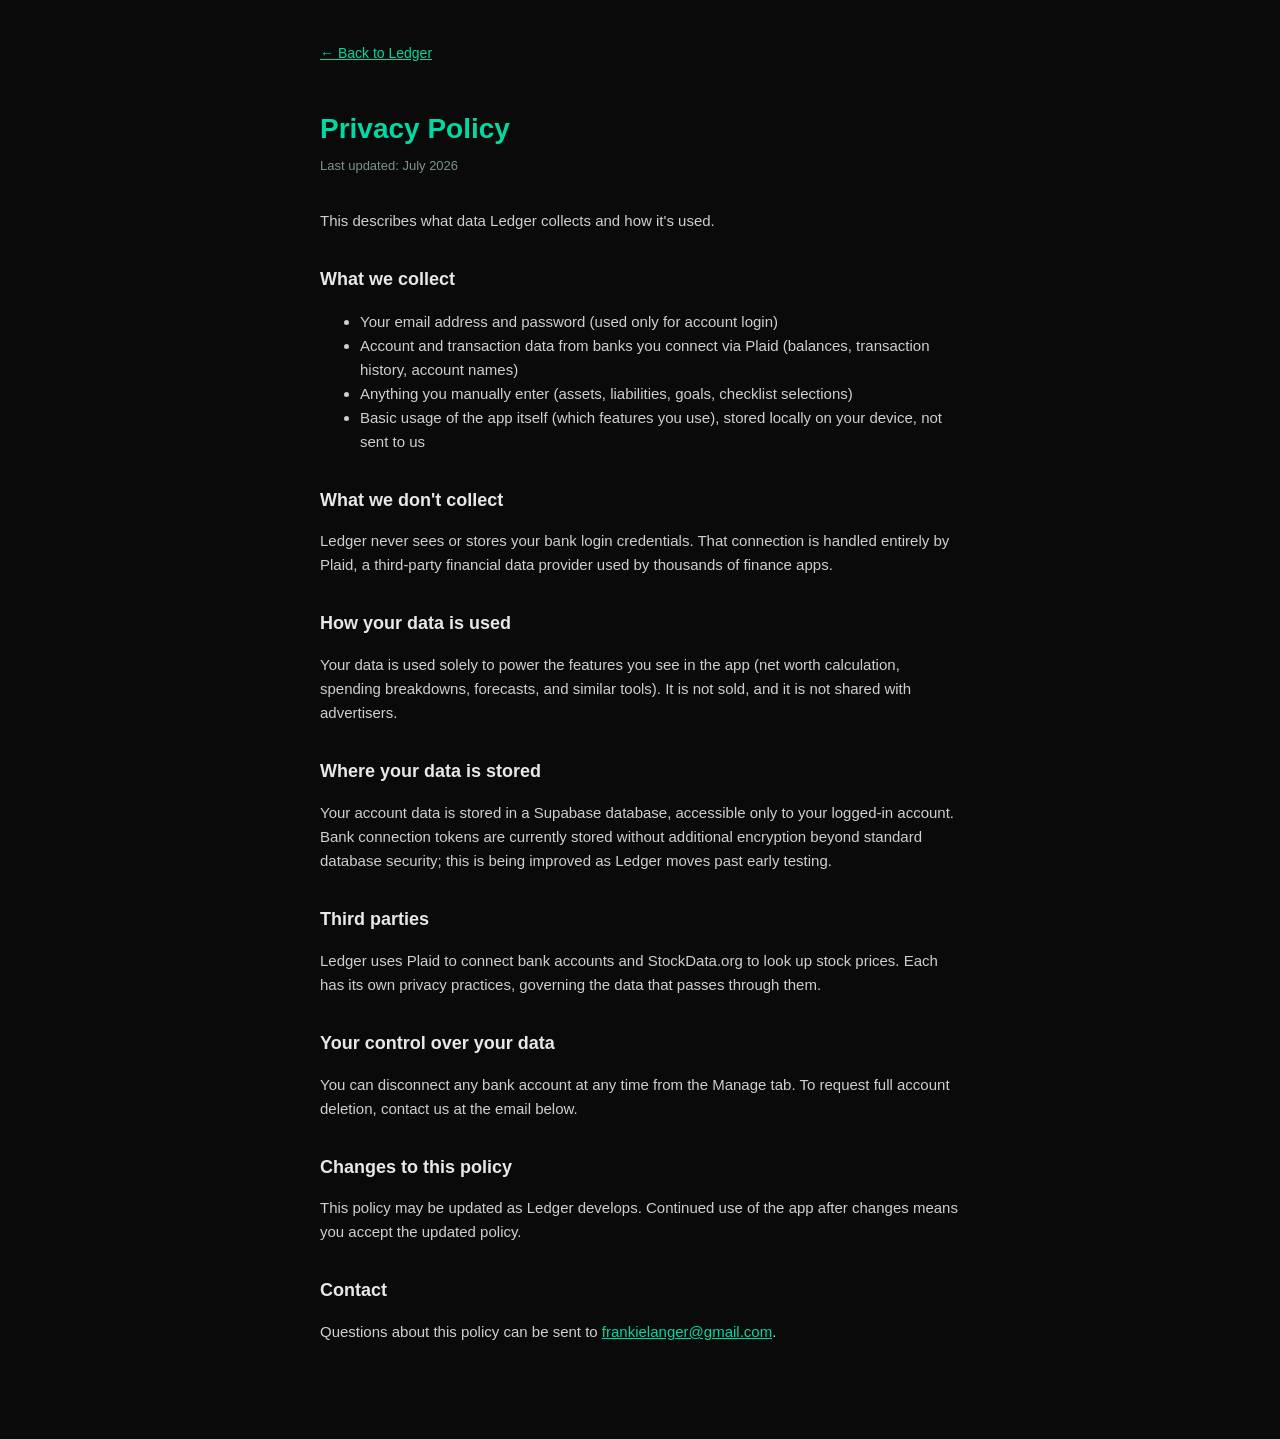
==== privacy.html @ 770a7685 "Add files via upload" ====
<!DOCTYPE html>
<html lang="en">
<head>
<meta charset="UTF-8" />
<meta name="viewport" content="width=device-width, initial-scale=1.0" />
<title>Privacy Policy - Ledger</title>
<style>
  body {
    background: #0a0a0a;
    color: #e8e8e8;
    font-family: -apple-system, BlinkMacSystemFont, "Manrope", sans-serif;
    max-width: 640px;
    margin: 0 auto;
    padding: 40px 20px 80px;
    line-height: 1.6;
  }
  h1 {
    color: #00D9A3;
    font-size: 28px;
    margin-bottom: 4px;
  }
  .updated {
    color: #7C948A;
    font-size: 13px;
    margin-bottom: 32px;
  }
  h2 {
    font-size: 18px;
    margin-top: 32px;
    margin-bottom: 8px;
  }
  p, li {
    font-size: 15px;
    color: #cfcfcf;
  }
  a {
    color: #00D9A3;
  }
  .back-link {
    display: inline-block;
    margin-bottom: 24px;
    font-size: 14px;
  }
</style>
</head>
<body>

<a class="back-link" href="/ledger-app/">&larr; Back to Ledger</a>

<h1>Privacy Policy</h1>
<div class="updated">Last updated: July 2026</div>

<p>This describes what data Ledger collects and how it's used.</p>

<h2>What we collect</h2>
<ul>
  <li>Your email address and password (used only for account login)</li>
  <li>Account and transaction data from banks you connect via Plaid (balances, transaction history, account names)</li>
  <li>Anything you manually enter (assets, liabilities, goals, checklist selections)</li>
  <li>Basic usage of the app itself (which features you use), stored locally on your device, not sent to us</li>
</ul>

<h2>What we don't collect</h2>
<p>Ledger never sees or stores your bank login credentials. That connection is handled entirely by Plaid, a third-party financial data provider used by thousands of finance apps.</p>

<h2>How your data is used</h2>
<p>Your data is used solely to power the features you see in the app (net worth calculation, spending breakdowns, forecasts, and similar tools). It is not sold, and it is not shared with advertisers.</p>

<h2>Where your data is stored</h2>
<p>Your account data is stored in a Supabase database, accessible only to your logged-in account. Bank connection tokens are currently stored without additional encryption beyond standard database security; this is being improved as Ledger moves past early testing.</p>

<h2>Third parties</h2>
<p>Ledger uses Plaid to connect bank accounts and StockData.org to look up stock prices. Each has its own privacy practices, governing the data that passes through them.</p>

<h2>Your control over your data</h2>
<p>You can disconnect any bank account at any time from the Manage tab. To request full account deletion, contact us at the email below.</p>

<h2>Changes to this policy</h2>
<p>This policy may be updated as Ledger develops. Continued use of the app after changes means you accept the updated policy.</p>

<h2>Contact</h2>
<p>Questions about this policy can be sent to <a href="mailto:frankielanger@gmail.com">frankielanger@gmail.com</a>.</p>

</body>
</html>
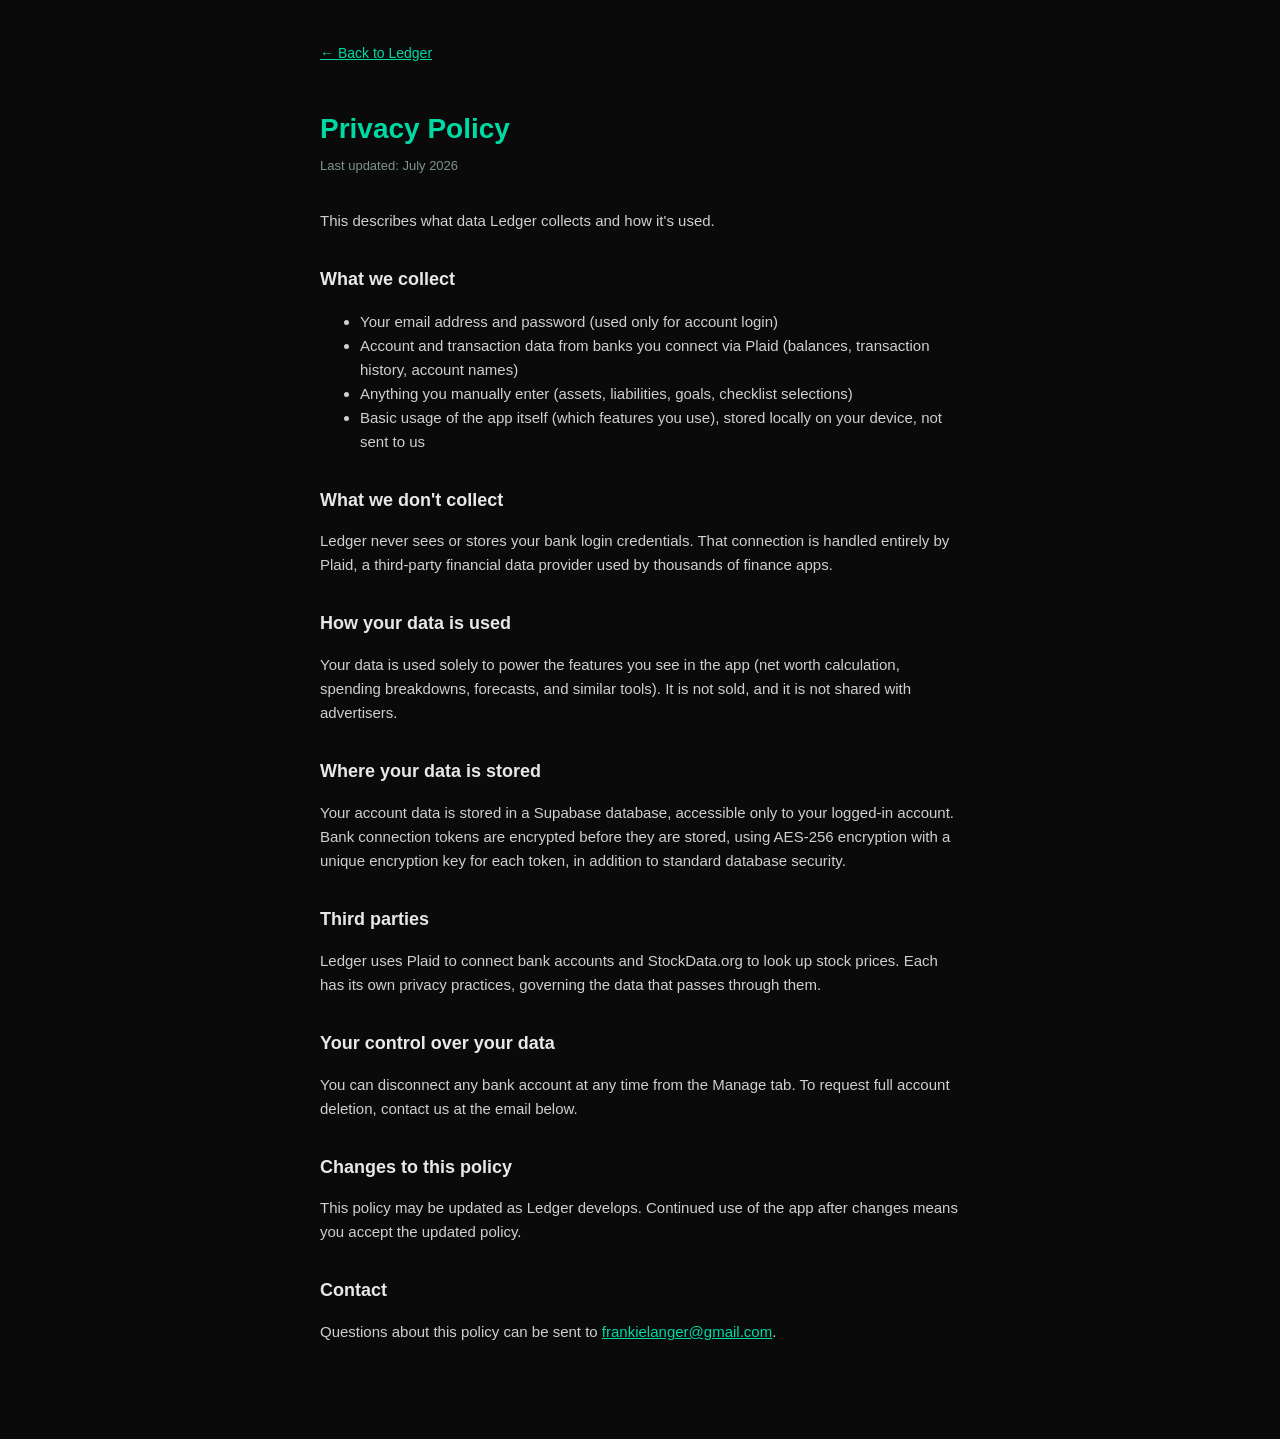
==== commit 84e84c18: "Fix privacy.html: correct stale copy about bank token encryption Tokens are encrypted with AES-256-G" ====
--- a/privacy.html
+++ b/privacy.html
@@ -67,7 +67,7 @@
 <p>Your data is used solely to power the features you see in the app (net worth calculation, spending breakdowns, forecasts, and similar tools). It is not sold, and it is not shared with advertisers.</p>
 
 <h2>Where your data is stored</h2>
-<p>Your account data is stored in a Supabase database, accessible only to your logged-in account. Bank connection tokens are currently stored without additional encryption beyond standard database security; this is being improved as Ledger moves past early testing.</p>
+<p>Your account data is stored in a Supabase database, accessible only to your logged-in account. Bank connection tokens are encrypted before they are stored, using AES-256 encryption with a unique encryption key for each token, in addition to standard database security.</p>
 
 <h2>Third parties</h2>
 <p>Ledger uses Plaid to connect bank accounts and StockData.org to look up stock prices. Each has its own privacy practices, governing the data that passes through them.</p>
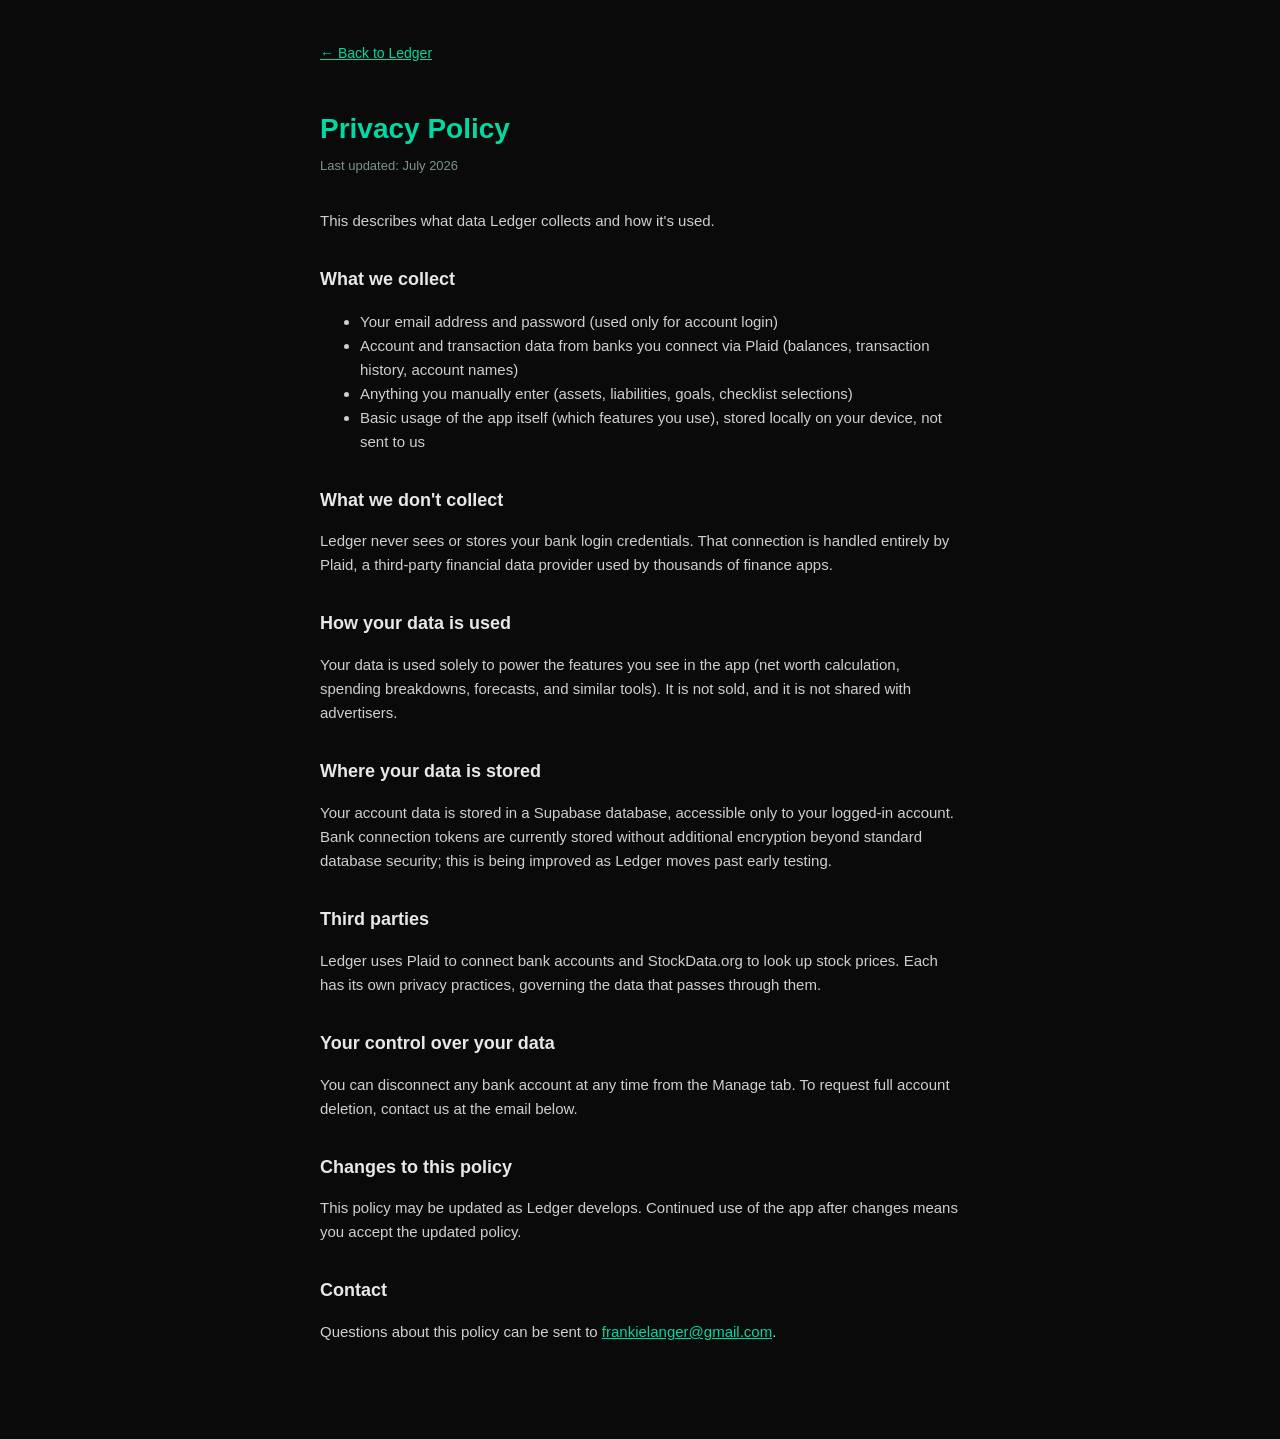
==== commit 90116822: "Add files via upload" ====
--- a/privacy.html
+++ b/privacy.html
@@ -67,7 +67,7 @@
 <p>Your data is used solely to power the features you see in the app (net worth calculation, spending breakdowns, forecasts, and similar tools). It is not sold, and it is not shared with advertisers.</p>
 
 <h2>Where your data is stored</h2>
-<p>Your account data is stored in a Supabase database, accessible only to your logged-in account. Bank connection tokens are encrypted before they are stored, using AES-256 encryption with a unique encryption key for each token, in addition to standard database security.</p>
+<p>Your account data is stored in a Supabase database, accessible only to your logged-in account. Bank connection tokens are currently stored without additional encryption beyond standard database security; this is being improved as Ledger moves past early testing.</p>
 
 <h2>Third parties</h2>
 <p>Ledger uses Plaid to connect bank accounts and StockData.org to look up stock prices. Each has its own privacy practices, governing the data that passes through them.</p>
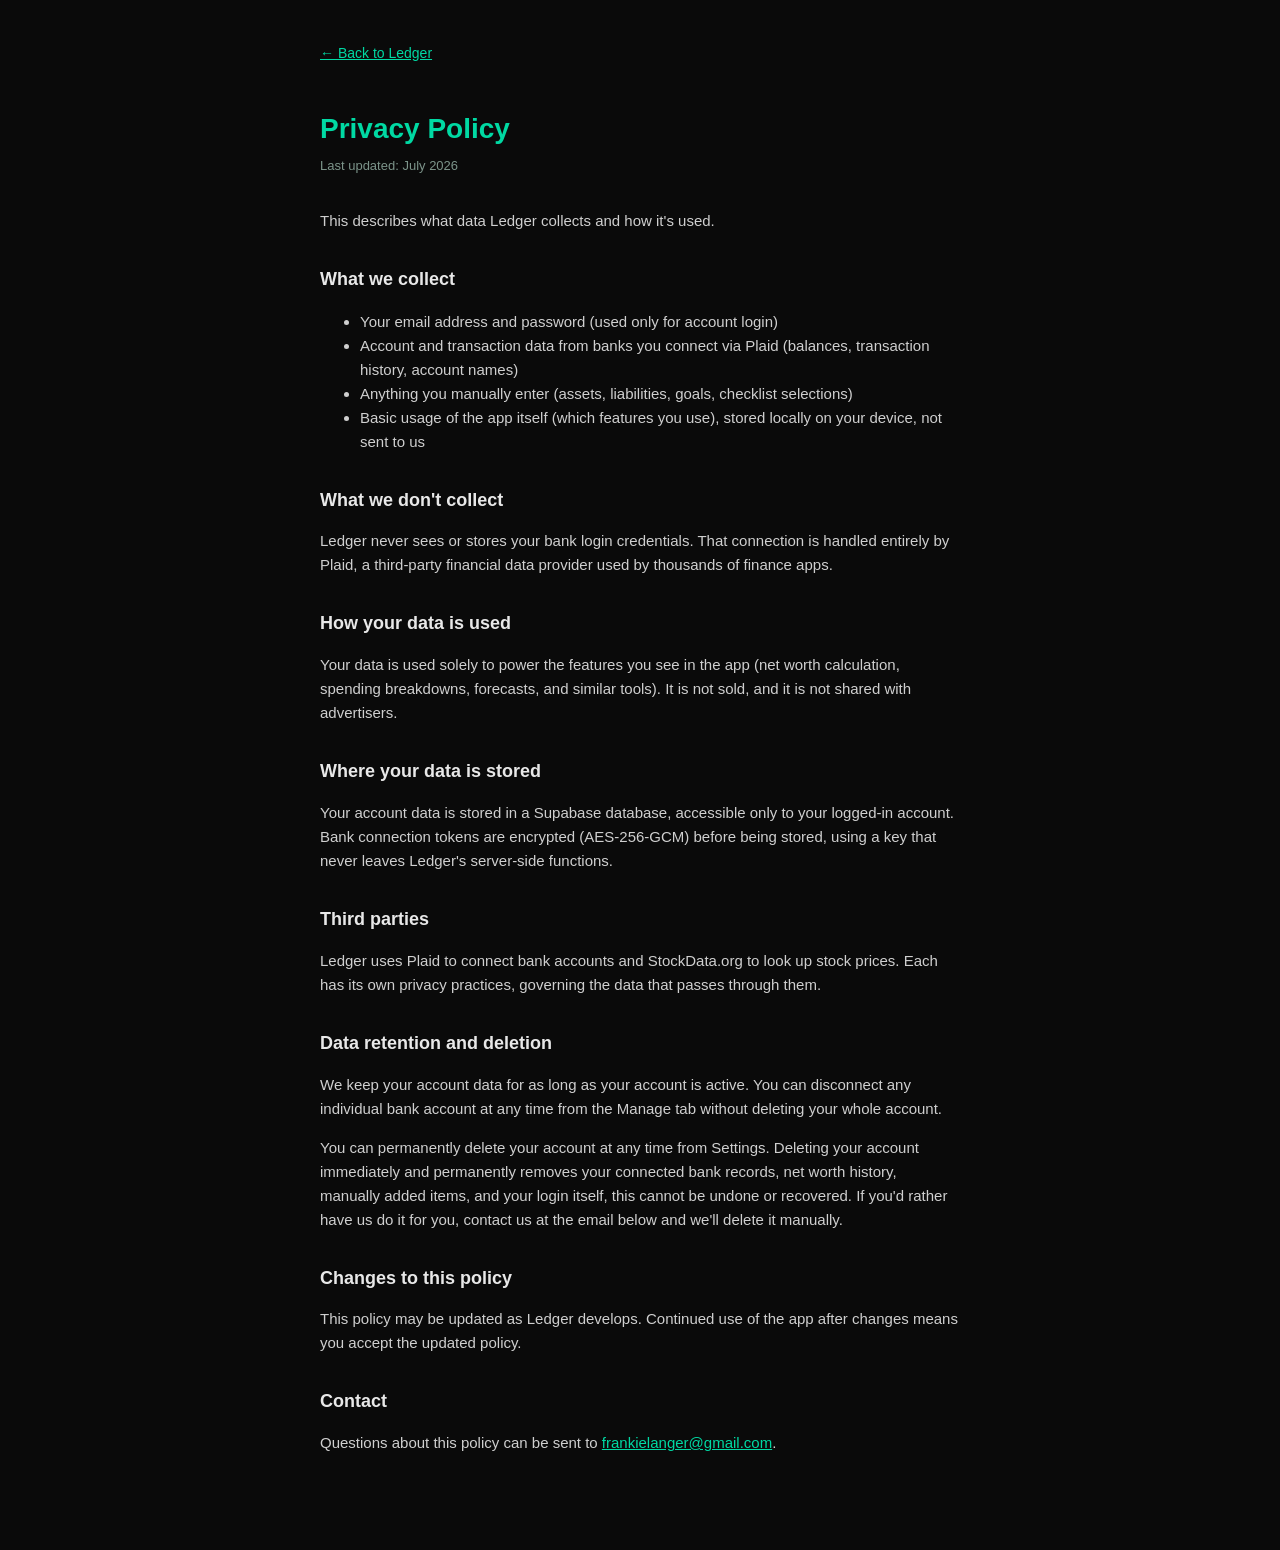
==== commit 693dfdc9: "Add files via upload" ====
--- a/privacy.html
+++ b/privacy.html
@@ -67,13 +67,14 @@
 <p>Your data is used solely to power the features you see in the app (net worth calculation, spending breakdowns, forecasts, and similar tools). It is not sold, and it is not shared with advertisers.</p>
 
 <h2>Where your data is stored</h2>
-<p>Your account data is stored in a Supabase database, accessible only to your logged-in account. Bank connection tokens are currently stored without additional encryption beyond standard database security; this is being improved as Ledger moves past early testing.</p>
+<p>Your account data is stored in a Supabase database, accessible only to your logged-in account. Bank connection tokens are encrypted (AES-256-GCM) before being stored, using a key that never leaves Ledger's server-side functions.</p>
 
 <h2>Third parties</h2>
 <p>Ledger uses Plaid to connect bank accounts and StockData.org to look up stock prices. Each has its own privacy practices, governing the data that passes through them.</p>
 
-<h2>Your control over your data</h2>
-<p>You can disconnect any bank account at any time from the Manage tab. To request full account deletion, contact us at the email below.</p>
+<h2>Data retention and deletion</h2>
+<p>We keep your account data for as long as your account is active. You can disconnect any individual bank account at any time from the Manage tab without deleting your whole account.</p>
+<p>You can permanently delete your account at any time from Settings. Deleting your account immediately and permanently removes your connected bank records, net worth history, manually added items, and your login itself, this cannot be undone or recovered. If you'd rather have us do it for you, contact us at the email below and we'll delete it manually.</p>
 
 <h2>Changes to this policy</h2>
 <p>This policy may be updated as Ledger develops. Continued use of the app after changes means you accept the updated policy.</p>
